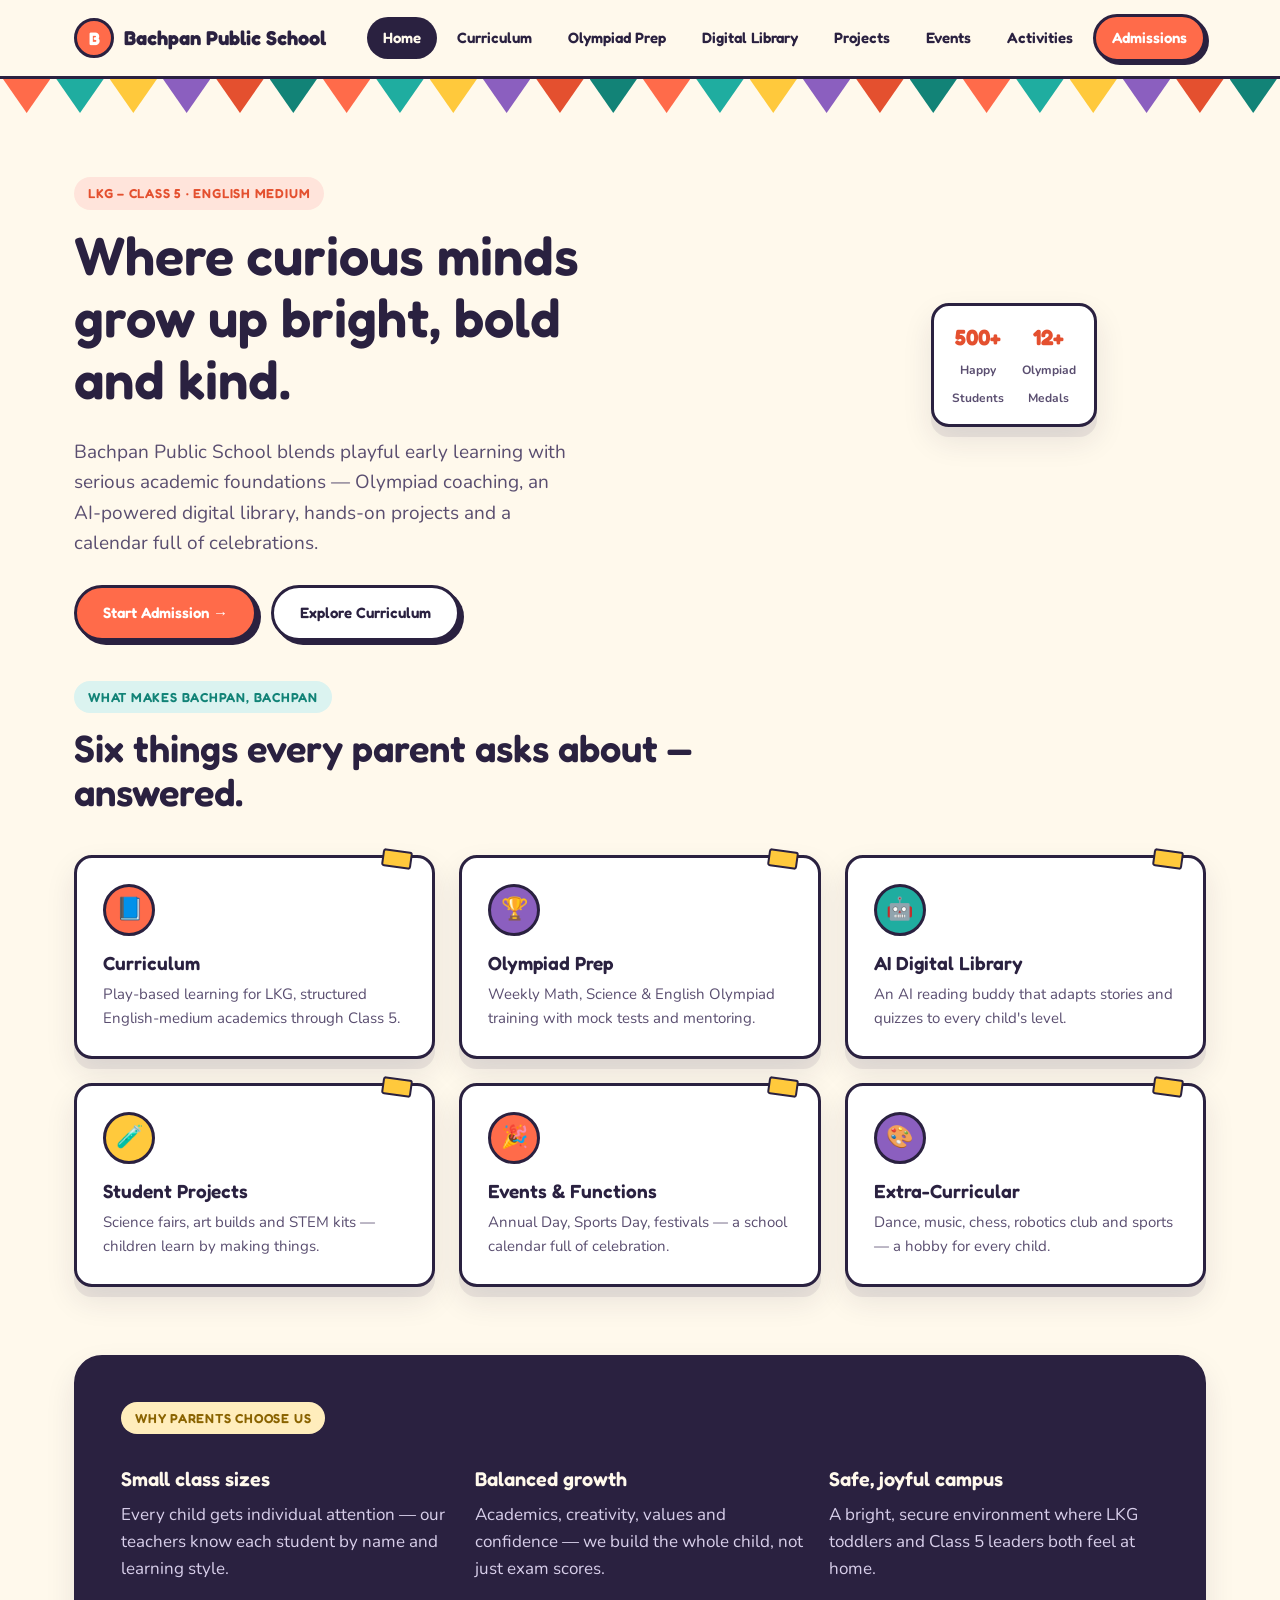
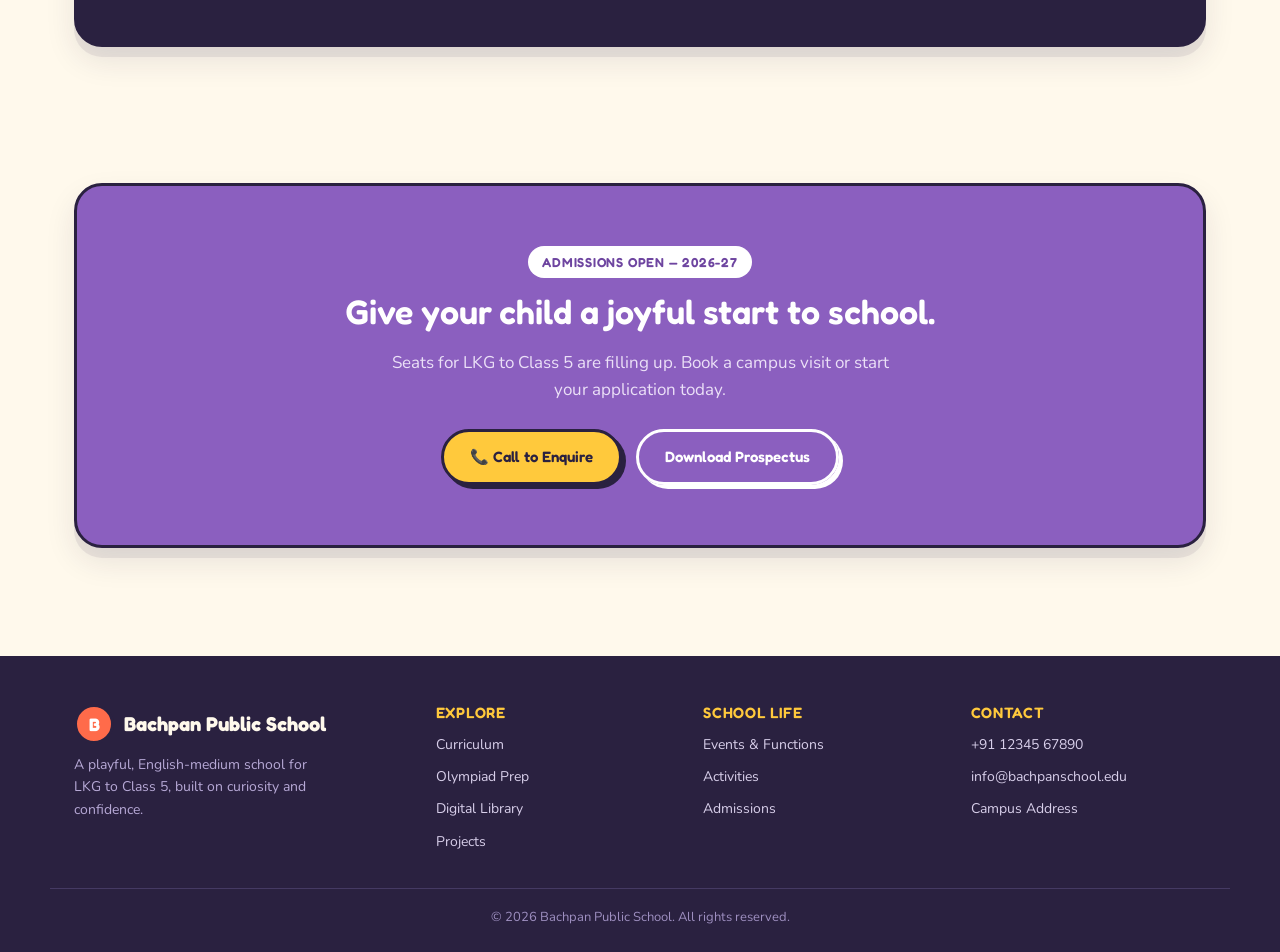
==== index.html @ d9887453 "added Sagar website" ====
<!DOCTYPE html>
<html lang="en">
<head>
<meta charset="UTF-8">
<meta name="viewport" content="width=device-width, initial-scale=1.0">
<title>Bachpan Public School — LKG to Class 5, English Medium</title>
<meta name="description" content="Bachpan Public School: playful, curious classrooms for LKG to Class 5. Olympiad coaching, AI-powered digital library, hands-on projects and vibrant school events.">
<link rel="stylesheet" href="style.css">
</head>
<body>

<header class="site-header">
  <div class="nav-row">
    <a href="index.html" class="brand">
      <span class="brand-badge">B</span>
      Bachpan Public School
    </a>
    <button class="nav-toggle" aria-label="Toggle menu">
      <svg width="22" height="16" viewBox="0 0 22 16"><rect width="22" height="2.4" fill="#2A2140"/><rect y="6.8" width="22" height="2.4" fill="#2A2140"/><rect y="13.6" width="22" height="2.4" fill="#2A2140"/></svg>
    </button>
    <nav class="primary-nav">
      <a href="index.html" class="active">Home</a>
      <a href="curriculum.html">Curriculum</a>
      <a href="olympiad.html">Olympiad Prep</a>
      <a href="digital-library.html">Digital Library</a>
      <a href="projects.html">Projects</a>
      <a href="events.html">Events</a>
      <a href="activities.html">Activities</a>
      <a href="index.html#admissions" class="nav-cta">Admissions</a>
    </nav>
  </div>
</header>

<div class="bunting">
  <span></span><span></span><span></span><span></span><span></span><span></span><span></span><span></span>
  <span></span><span></span><span></span><span></span><span></span><span></span><span></span><span></span>
  <span></span><span></span><span></span><span></span><span></span><span></span><span></span><span></span>
</div>

<!-- HERO -->
<section class="hero">
  <div class="wrap hero-grid">
    <div>
      <span class="eyebrow">LKG – Class 5 · English Medium</span>
      <h1>Where curious minds grow up bright, bold and kind.</h1>
      <p class="lede">Bachpan Public School blends playful early learning with serious academic foundations — Olympiad coaching, an AI-powered digital library, hands-on projects and a calendar full of celebrations.</p>
      <div class="hero-actions">
        <a href="index.html#admissions" class="btn btn-primary">Start Admission →</a>
        <a href="curriculum.html" class="btn btn-ghost">Explore Curriculum</a>
      </div>
    </div>
    <div class="hero-art">
      <div class="blob"></div>
      <div class="hero-stats">
        <div><strong>500+</strong><span>Happy Students</span></div>
        <div><strong>12+</strong><span>Olympiad Medals</span></div>
      </div>
    </div>
  </div>
</section>

<!-- QUICK LINKS STRIP -->
<section style="padding:0 0 68px;">
  <div class="wrap">
    <div class="section-head">
      <span class="eyebrow teal">What makes Bachpan, Bachpan</span>
      <h2>Six things every parent asks about — answered.</h2>
    </div>
    <div class="grid grid-3">
      <a href="curriculum.html" class="card reveal">
        <div class="card-icon ic-coral">📘</div>
        <h3>Curriculum</h3>
        <p>Play-based learning for LKG, structured English-medium academics through Class 5.</p>
      </a>
      <a href="olympiad.html" class="card reveal">
        <div class="card-icon ic-grape">🏆</div>
        <h3>Olympiad Prep</h3>
        <p>Weekly Math, Science & English Olympiad training with mock tests and mentoring.</p>
      </a>
      <a href="digital-library.html" class="card reveal">
        <div class="card-icon ic-teal">🤖</div>
        <h3>AI Digital Library</h3>
        <p>An AI reading buddy that adapts stories and quizzes to every child's level.</p>
      </a>
      <a href="projects.html" class="card reveal">
        <div class="card-icon ic-sun">🧪</div>
        <h3>Student Projects</h3>
        <p>Science fairs, art builds and STEM kits — children learn by making things.</p>
      </a>
      <a href="events.html" class="card reveal">
        <div class="card-icon ic-coral">🎉</div>
        <h3>Events & Functions</h3>
        <p>Annual Day, Sports Day, festivals — a school calendar full of celebration.</p>
      </a>
      <a href="activities.html" class="card reveal">
        <div class="card-icon ic-grape">🎨</div>
        <h3>Extra-Curricular</h3>
        <p>Dance, music, chess, robotics club and sports — a hobby for every child.</p>
      </a>
    </div>
  </div>
</section>

<!-- WHY US PANEL -->
<section style="padding-top:0;">
  <div class="wrap">
    <div class="panel panel-ink">
      <span class="eyebrow sun">Why parents choose us</span>
      <div class="grid grid-3" style="margin-top:20px;">
        <div>
          <h3>Small class sizes</h3>
          <p>Every child gets individual attention — our teachers know each student by name and learning style.</p>
        </div>
        <div>
          <h3>Balanced growth</h3>
          <p>Academics, creativity, values and confidence — we build the whole child, not just exam scores.</p>
        </div>
        <div>
          <h3>Safe, joyful campus</h3>
          <p>A bright, secure environment where LKG toddlers and Class 5 leaders both feel at home.</p>
        </div>
      </div>
    </div>
  </div>
</section>

<!-- ADMISSIONS CTA -->
<section id="admissions">
  <div class="wrap">
    <div class="cta-band">
      <span class="eyebrow" style="background:#fff;color:var(--grape-deep);">Admissions Open — 2026-27</span>
      <h2>Give your child a joyful start to school.</h2>
      <p>Seats for LKG to Class 5 are filling up. Book a campus visit or start your application today.</p>
      <div class="hero-actions" style="justify-content:center;">
        <a href="tel:+911234567890" class="btn btn-primary" style="background:var(--sun);color:var(--ink);">📞 Call to Enquire</a>
        <a href="#" class="btn btn-ghost" style="background:transparent;color:#fff;border-color:#fff;box-shadow:4px 4px 0 #fff;">Download Prospectus</a>
      </div>
    </div>
  </div>
</section>

<footer>
  <div class="wrap footer-grid">
    <div>
      <div class="brand" style="color:var(--cream);margin-bottom:10px;">
        <span class="brand-badge">B</span> Bachpan Public School
      </div>
      <p style="color:#B7A9D6;font-size:14px;max-width:32ch;">A playful, English-medium school for LKG to Class 5, built on curiosity and confidence.</p>
    </div>
    <div>
      <h4>Explore</h4>
      <a href="curriculum.html">Curriculum</a>
      <a href="olympiad.html">Olympiad Prep</a>
      <a href="digital-library.html">Digital Library</a>
      <a href="projects.html">Projects</a>
    </div>
    <div>
      <h4>School Life</h4>
      <a href="events.html">Events & Functions</a>
      <a href="activities.html">Activities</a>
      <a href="index.html#admissions">Admissions</a>
    </div>
    <div>
      <h4>Contact</h4>
      <a href="tel:+911234567890">+91 12345 67890</a>
      <a href="mailto:info@bachpanschool.edu">info@bachpanschool.edu</a>
      <a href="#">Campus Address</a>
    </div>
  </div>
  <div class="wrap footer-bottom">© 2026 Bachpan Public School. All rights reserved.</div>
</footer>

<script src="script.js"></script>
</body>
</html>
---- style.css ----
/* ===========================================================
   Bachpan Public School — Design System
   Palette: cream / coral / teal / sun / grape / ink
=========================================================== */

@import url('https://fonts.googleapis.com/css2?family=Fredoka:wght@500;600;700&family=Nunito:wght@400;600;700;800&display=swap');

:root{
  --cream:#FFF9EC;
  --cream-deep:#FFF1D6;
  --paper:#FFFFFF;
  --ink:#2A2140;
  --ink-soft:#5A4E70;
  --coral:#FF6B4A;
  --coral-deep:#E4502F;
  --teal:#1FADA0;
  --teal-deep:#128377;
  --sun:#FFC93C;
  --sun-deep:#F0A800;
  --grape:#8B5FBF;
  --grape-deep:#6E45A0;

  --radius-lg:28px;
  --radius-md:18px;
  --radius-sm:12px;
  --shadow-card:0 10px 0 rgba(42,33,64,0.08), 0 14px 30px rgba(42,33,64,0.10);
  --shadow-soft:0 6px 18px rgba(42,33,64,0.08);
  --container:1180px;
}

*{box-sizing:border-box;}
html{scroll-behavior:smooth;}
body{
  margin:0;
  background:var(--cream);
  color:var(--ink);
  font-family:'Nunito',sans-serif;
  font-size:17px;
  line-height:1.6;
  -webkit-font-smoothing:antialiased;
}
h1,h2,h3,h4{
  font-family:'Fredoka',sans-serif;
  font-weight:600;
  color:var(--ink);
  margin:0 0 .5em;
  line-height:1.15;
}
p{margin:0 0 1em;}
a{color:inherit;text-decoration:none;}
img{max-width:100%;display:block;}
ul{margin:0;padding:0;list-style:none;}

.wrap{max-width:var(--container);margin:0 auto;padding:0 24px;}

@media (prefers-reduced-motion: reduce){
  *{animation-duration:0.01ms !important; animation-iteration-count:1 !important; transition-duration:0.01ms !important; scroll-behavior:auto !important;}
}

/* ---------- Eyebrow / labels ---------- */
.eyebrow{
  display:inline-flex;align-items:center;gap:8px;
  font-family:'Fredoka',sans-serif;
  font-size:13px;letter-spacing:.06em;text-transform:uppercase;
  color:var(--coral-deep);
  background:#FFE4DB;
  padding:6px 14px;border-radius:999px;
  font-weight:600;
  margin-bottom:14px;
}
.eyebrow.teal{color:var(--teal-deep);background:#DBF3F0;}
.eyebrow.grape{color:var(--grape-deep);background:#EBE0F7;}
.eyebrow.sun{color:#8A6300;background:#FFEDBC;}

/* ---------- Header / Nav ---------- */
header.site-header{
  position:sticky;top:0;z-index:100;
  background:rgba(255,249,236,0.92);
  backdrop-filter:blur(8px);
  border-bottom:3px solid var(--ink);
}
.nav-row{
  display:flex;align-items:center;justify-content:space-between;
  padding:14px 24px;max-width:var(--container);margin:0 auto;
}
.brand{display:flex;align-items:center;gap:10px;font-family:'Fredoka',sans-serif;font-weight:700;font-size:20px;color:var(--ink);}
.brand-badge{
  width:40px;height:40px;border-radius:50%;
  background:var(--coral);border:3px solid var(--ink);
  display:flex;align-items:center;justify-content:center;
  font-size:18px;color:#fff;flex-shrink:0;
}
nav.primary-nav{display:flex;gap:4px;align-items:center;}
nav.primary-nav a{
  font-family:'Fredoka',sans-serif;font-weight:600;font-size:15px;
  padding:9px 16px;border-radius:999px;color:var(--ink);
  transition:background .15s ease, transform .15s ease;
}
nav.primary-nav a:hover{background:var(--cream-deep);transform:translateY(-1px);}
nav.primary-nav a.active{background:var(--ink);color:var(--cream);}
.nav-cta{
  font-family:'Fredoka',sans-serif;font-weight:600;
  background:var(--coral);color:#fff !important;
  padding:10px 20px;border-radius:999px;
  border:3px solid var(--ink);
  box-shadow:3px 3px 0 var(--ink);
  transition:transform .15s ease, box-shadow .15s ease;
}
.nav-cta:hover{transform:translate(-2px,-2px);box-shadow:5px 5px 0 var(--ink);}
.nav-toggle{display:none;background:none;border:2px solid var(--ink);border-radius:10px;padding:8px 10px;cursor:pointer;}
.nav-toggle svg{display:block;}

@media (max-width:920px){
  nav.primary-nav{
    display:none;position:absolute;top:100%;left:0;right:0;
    background:var(--cream);border-bottom:3px solid var(--ink);
    flex-direction:column;align-items:stretch;padding:10px 24px 18px;gap:2px;
  }
  nav.primary-nav.open{display:flex;}
  nav.primary-nav a{padding:12px 14px;}
  .nav-toggle{display:block;}
  .nav-cta{display:none;}
}

/* ---------- Bunting divider (signature element) ---------- */
.bunting{
  width:100%;height:34px;
  display:flex;overflow:hidden;
}
.bunting span{
  flex:1 0 40px;height:34px;
  clip-path:polygon(0 0,100% 0,50% 100%);
  margin:0 3px;
}
.bunting span:nth-child(6n+1){background:var(--coral);}
.bunting span:nth-child(6n+2){background:var(--teal);}
.bunting span:nth-child(6n+3){background:var(--sun);}
.bunting span:nth-child(6n+4){background:var(--grape);}
.bunting span:nth-child(6n+5){background:var(--coral-deep);}
.bunting span:nth-child(6n+6){background:var(--teal-deep);}

/* ---------- Hero ---------- */
.hero{
  position:relative;padding:64px 0 40px;overflow:hidden;
}
.hero-grid{
  display:grid;grid-template-columns:1.05fr .95fr;gap:48px;align-items:center;
}
.hero h1{font-size:clamp(34px,5vw,54px);}
.hero .lede{font-size:19px;color:var(--ink-soft);max-width:46ch;}
.hero-actions{display:flex;gap:14px;flex-wrap:wrap;margin-top:26px;}
.btn{
  font-family:'Fredoka',sans-serif;font-weight:600;font-size:15px;
  padding:13px 26px;border-radius:999px;display:inline-flex;align-items:center;gap:8px;
  border:3px solid var(--ink);cursor:pointer;
  transition:transform .15s ease, box-shadow .15s ease;
}
.btn-primary{background:var(--coral);color:#fff;box-shadow:4px 4px 0 var(--ink);}
.btn-primary:hover{transform:translate(-2px,-2px);box-shadow:6px 6px 0 var(--ink);}
.btn-ghost{background:var(--paper);color:var(--ink);box-shadow:4px 4px 0 var(--ink);}
.btn-ghost:hover{transform:translate(-2px,-2px);box-shadow:6px 6px 0 var(--ink);}

.hero-art{position:relative;aspect-ratio:1/1;max-width:420px;margin:0 auto;}
.blob{
  position:absolute;inset:0;border-radius:42% 58% 63% 37%/41% 44% 56% 59%;
  background:var(--sun);border:3px solid var(--ink);
}
.hero-stats{
  position:absolute;bottom:-18px;left:-18px;
  background:var(--paper);border:3px solid var(--ink);border-radius:var(--radius-md);
  padding:14px 18px;box-shadow:var(--shadow-card);
  display:flex;gap:18px;
}
.hero-stats div{text-align:center;}
.hero-stats strong{font-family:'Fredoka',sans-serif;font-size:22px;display:block;color:var(--coral-deep);}
.hero-stats span{font-size:12px;color:var(--ink-soft);font-weight:700;}

/* ---------- Sections ---------- */
section{padding:68px 0;}
.section-head{max-width:640px;margin-bottom:40px;}
.section-head h2{font-size:clamp(26px,3.4vw,38px);}
.section-head p{color:var(--ink-soft);font-size:17px;}
.section-head.center{margin-left:auto;margin-right:auto;text-align:center;}

/* ---------- Card grid ---------- */
.grid{display:grid;gap:24px;}
.grid-3{grid-template-columns:repeat(3,1fr);}
.grid-4{grid-template-columns:repeat(4,1fr);}
.grid-2{grid-template-columns:repeat(2,1fr);}
@media (max-width:900px){.grid-3,.grid-4{grid-template-columns:repeat(2,1fr);} }
@media (max-width:600px){.grid-2,.grid-3,.grid-4{grid-template-columns:1fr;} }

.card{
  background:var(--paper);border:3px solid var(--ink);border-radius:var(--radius-md);
  padding:26px;box-shadow:var(--shadow-card);position:relative;
  transition:transform .18s ease;
}
.card:nth-child(3n+1){transform:rotate(-1deg);}
.card:nth-child(3n+2){transform:rotate(0.7deg);}
.card:nth-child(3n+3){transform:rotate(-0.4deg);}
.card:hover{transform:rotate(0deg) translateY(-4px);}
.card::after{
  content:"";position:absolute;top:-8px;right:20px;width:26px;height:14px;
  background:var(--sun);border:2px solid var(--ink);border-radius:3px;
  transform:rotate(8deg);
}
.card-icon{
  width:52px;height:52px;border-radius:50%;
  display:flex;align-items:center;justify-content:center;
  border:3px solid var(--ink);margin-bottom:16px;font-size:22px;
}
.ic-coral{background:var(--coral);color:#fff;}
.ic-teal{background:var(--teal);color:#fff;}
.ic-sun{background:var(--sun);color:var(--ink);}
.ic-grape{background:var(--grape);color:#fff;}
.card h3{font-size:19px;margin-bottom:8px;}
.card p{color:var(--ink-soft);font-size:15px;margin-bottom:0;}

/* ---------- Panel (colored block sections) ---------- */
.panel{
  border-radius:var(--radius-lg);border:3px solid var(--ink);
  padding:44px;box-shadow:var(--shadow-card);
}
.panel-cream{background:var(--cream-deep);}
.panel-ink{background:var(--ink);color:var(--cream);}
.panel-ink h2,.panel-ink h3{color:var(--cream);}
.panel-ink p{color:#D8CFEA;}

/* ---------- Timeline / list rows ---------- */
.row-list{display:flex;flex-direction:column;gap:14px;}
.row-item{
  display:flex;gap:18px;align-items:flex-start;
  background:var(--paper);border:3px solid var(--ink);border-radius:var(--radius-sm);
  padding:18px 20px;box-shadow:var(--shadow-soft);
}
.row-badge{
  font-family:'Fredoka',sans-serif;font-weight:600;font-size:14px;
  background:var(--sun);border:2px solid var(--ink);border-radius:999px;
  padding:5px 12px;white-space:nowrap;flex-shrink:0;
}
.row-item h4{margin:0 0 4px;font-size:17px;}
.row-item p{margin:0;color:var(--ink-soft);font-size:15px;}

/* ---------- Tag pills ---------- */
.pill-row{display:flex;flex-wrap:wrap;gap:10px;}
.pill{
  font-family:'Fredoka',sans-serif;font-weight:600;font-size:14px;
  padding:8px 16px;border-radius:999px;border:2.5px solid var(--ink);
  background:var(--paper);
}

/* ---------- CTA band ---------- */
.cta-band{
  text-align:center;padding:60px 24px;border-radius:var(--radius-lg);
  border:3px solid var(--ink);background:var(--grape);color:#fff;
  box-shadow:var(--shadow-card);
}
.cta-band h2{color:#fff;font-size:clamp(24px,3.6vw,34px);}
.cta-band p{color:#EBE0F7;max-width:52ch;margin:0 auto 24px;}

/* ---------- Footer ---------- */
footer{
  background:var(--ink);color:var(--cream);padding:48px 0 24px;margin-top:40px;
}
.footer-grid{display:grid;grid-template-columns:1.4fr 1fr 1fr 1fr;gap:32px;margin-bottom:30px;}
footer h4{color:var(--sun);font-size:15px;text-transform:uppercase;letter-spacing:.05em;font-family:'Fredoka',sans-serif;}
footer a{color:#D8CFEA;font-size:14px;display:block;padding:5px 0;}
footer a:hover{color:#fff;}
.footer-bottom{border-top:1px solid #453A63;padding-top:18px;font-size:13px;color:#9E8FC0;text-align:center;}
@media (max-width:800px){.footer-grid{grid-template-columns:1fr 1fr;}}

/* ---------- Page hero (inner pages, shorter) ---------- */
.page-hero{padding:48px 0 36px;}
.page-hero h1{font-size:clamp(30px,4.4vw,46px);}
.page-hero p{color:var(--ink-soft);font-size:18px;max-width:60ch;}
.breadcrumb{font-family:'Fredoka',sans-serif;font-size:14px;color:var(--ink-soft);margin-bottom:14px;}
.breadcrumb a{color:var(--coral-deep);font-weight:600;}

@media (max-width:920px){
  .hero-grid{grid-template-columns:1fr;}
  .hero-art{order:-1;max-width:280px;}
}

/* ---------- Reveal on scroll ---------- */
.reveal{opacity:0;transform:translateY(18px);transition:opacity .5s ease, transform .5s ease;}
.reveal.in-view{opacity:1;transform:translateY(0);}
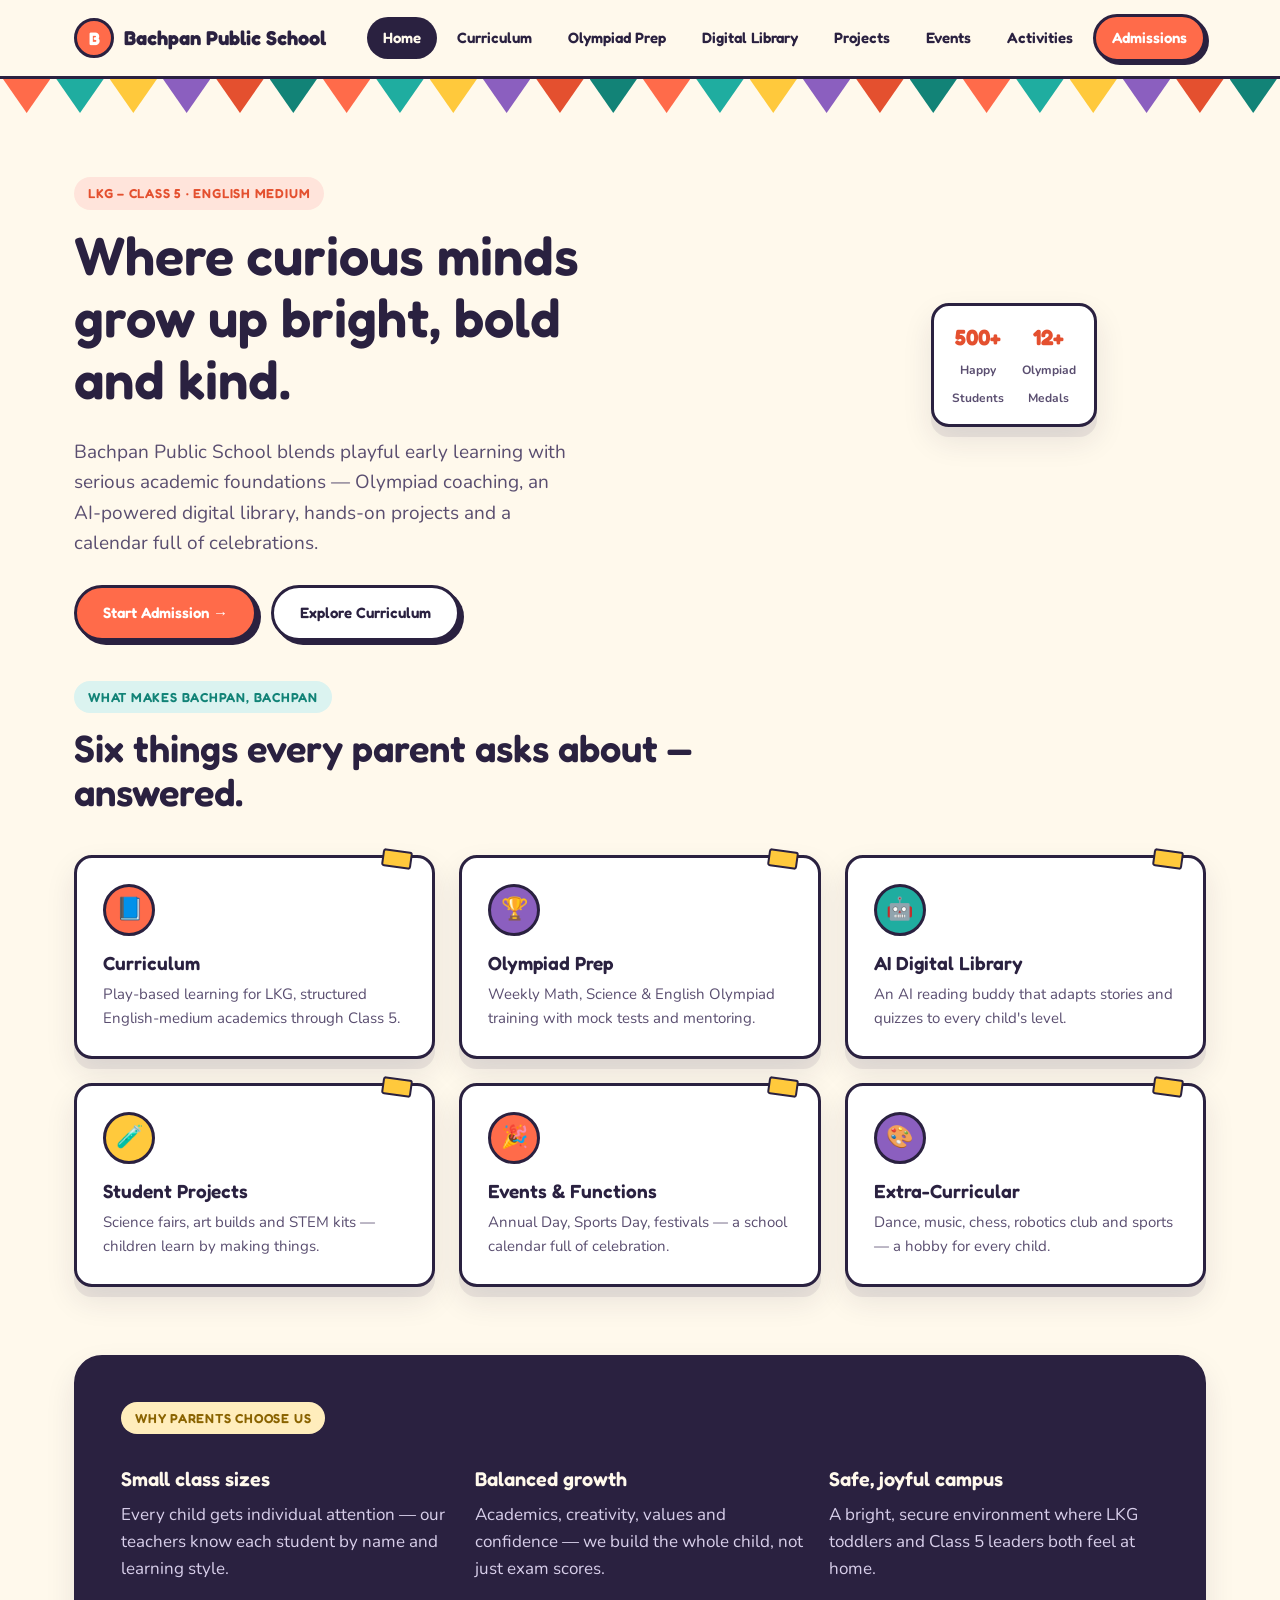
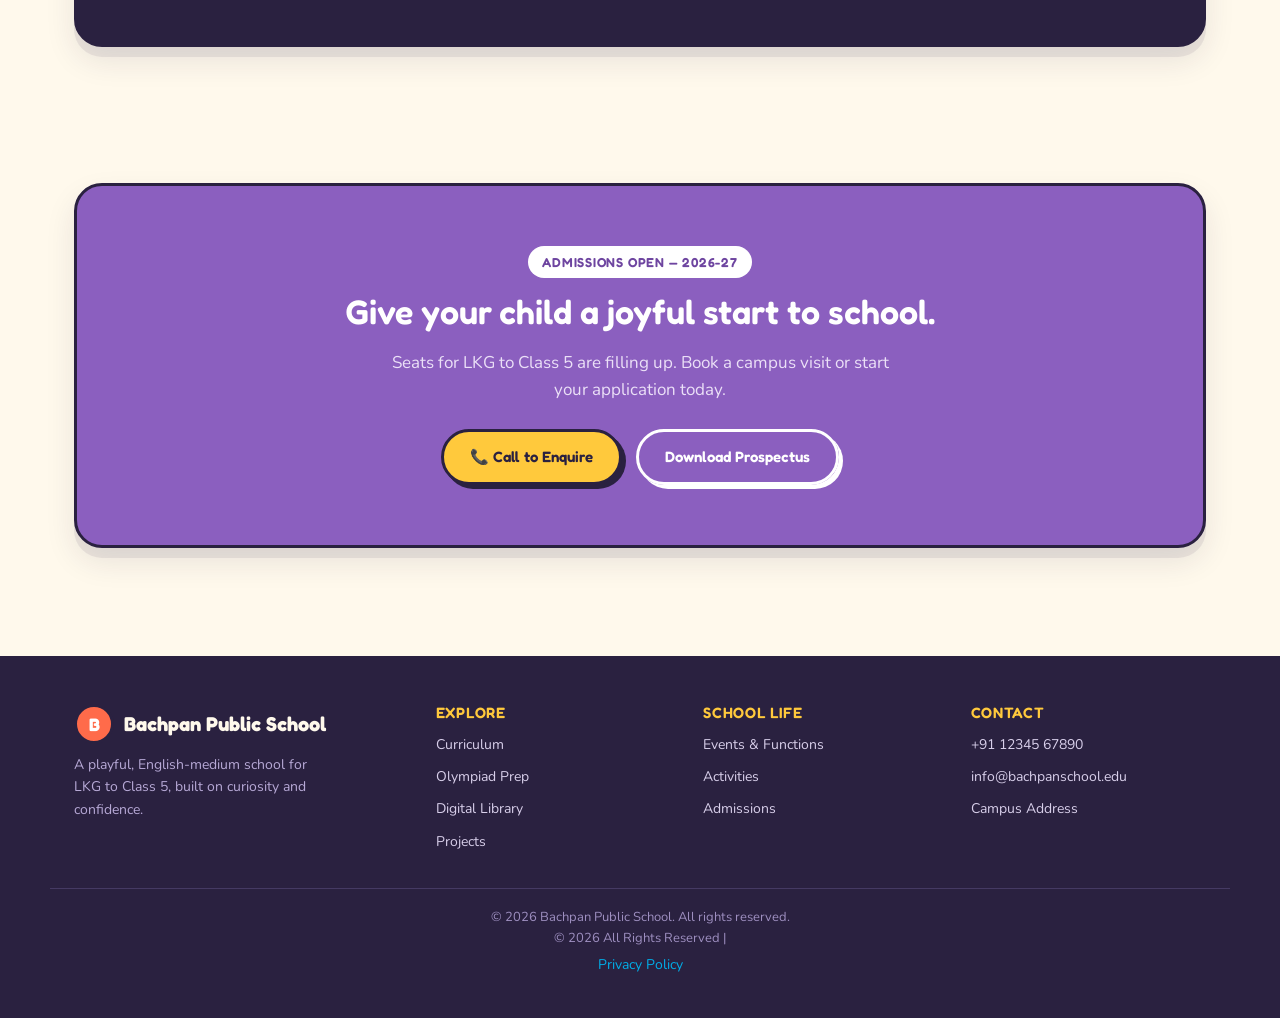
==== commit 3b253c03: "Update index.html" ====
--- a/index.html
+++ b/index.html
@@ -167,7 +167,7 @@
       <a href="#">Campus Address</a>
     </div>
   </div>
-  <div class="wrap footer-bottom">© 2026 Bachpan Public School. All rights reserved.</div>
+  <div class="wrap footer-bottom">© 2026 Bachpan Public School. All rights reserved.<p>© 2026 All Rights Reserved | <a href="privacy.html" style="color:#00ade7;text-decoration:none;">Privacy Policy</a></p></div>
 </footer>
 
 <script src="script.js"></script>
